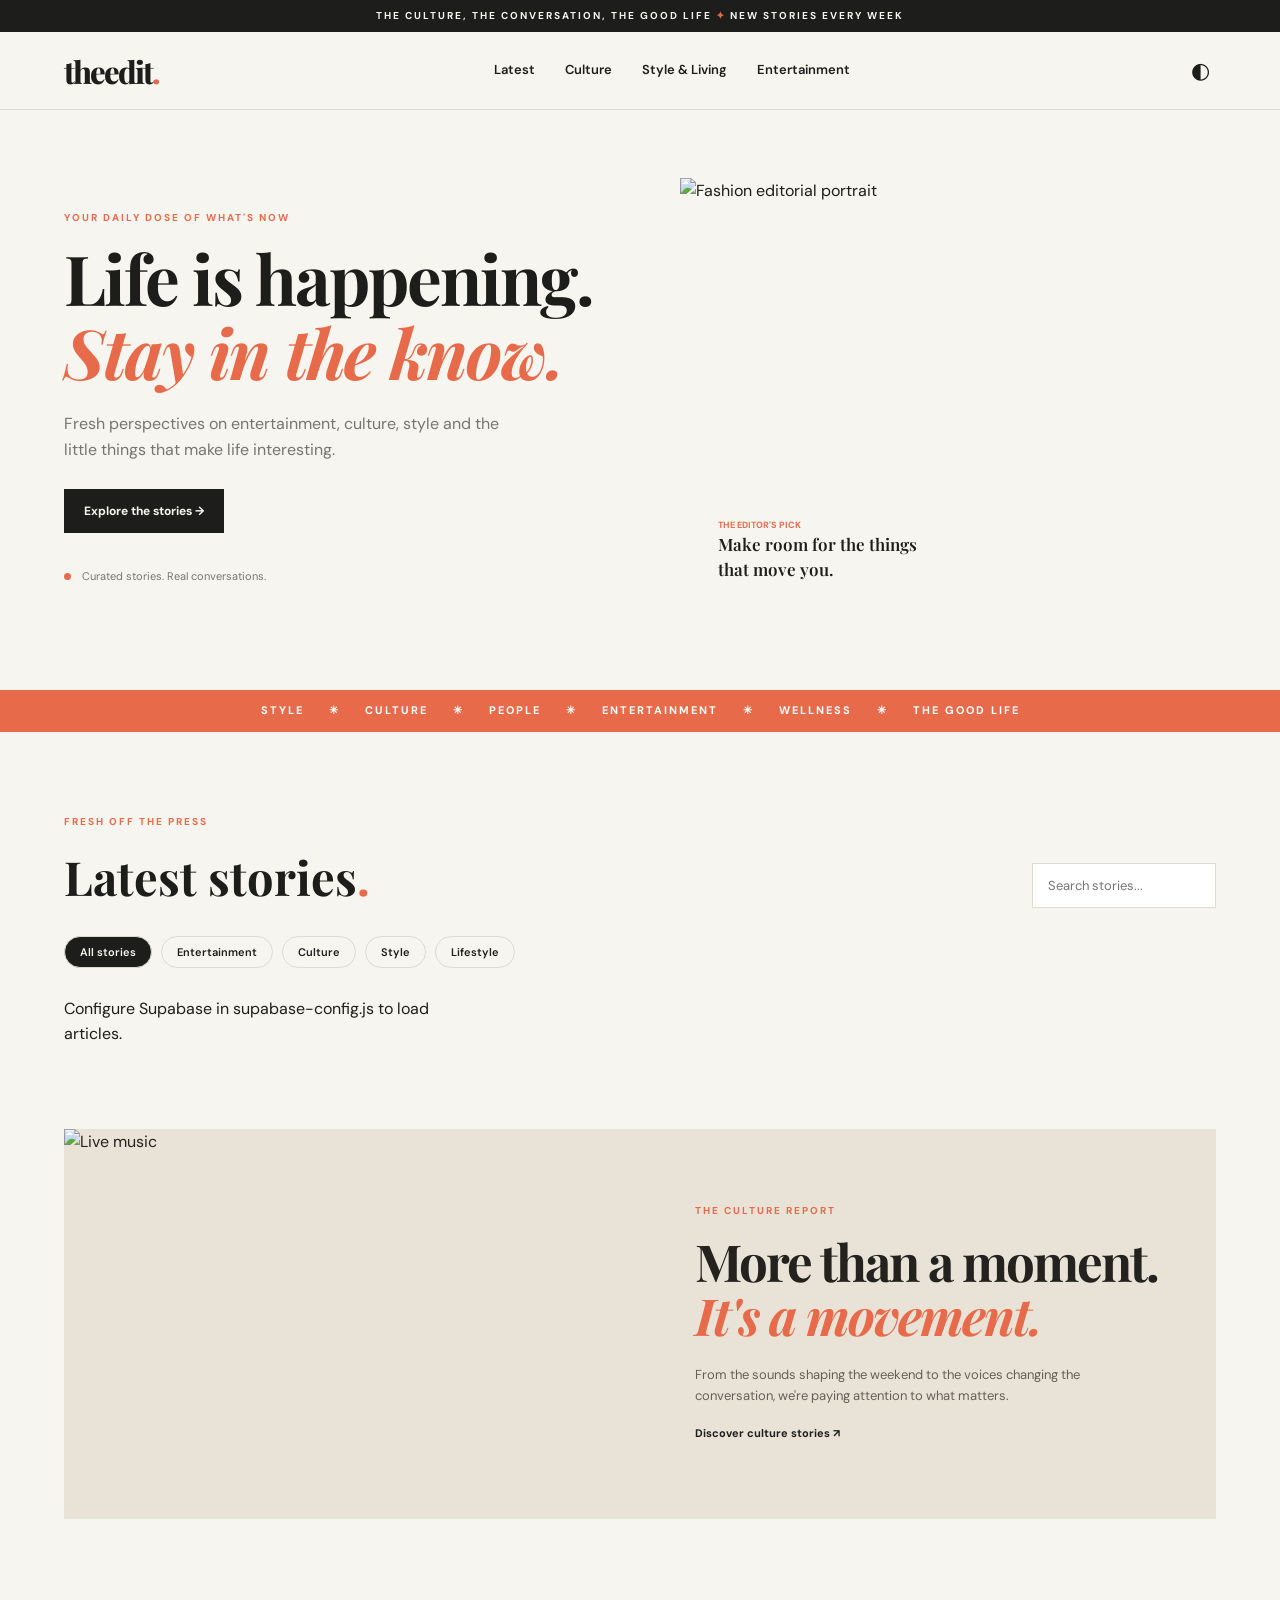
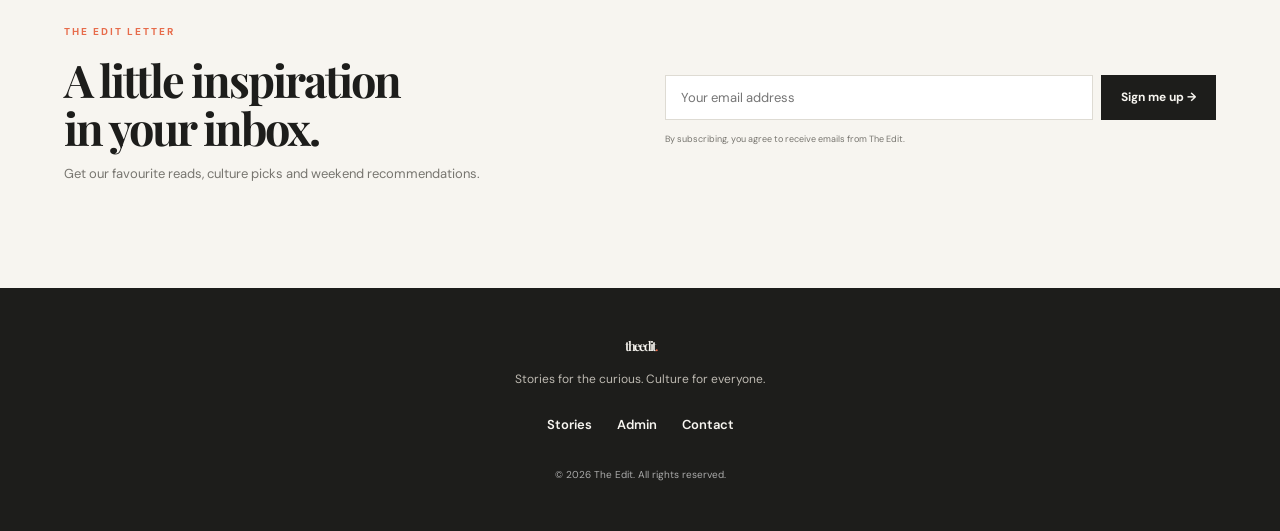
==== index.html @ 9ce0d6cb "Add files via upload" ====
<!doctype html><html lang="en"><head><meta charset="utf-8"><meta name="viewport" content="width=device-width,initial-scale=1"><meta name="description" content="The Edit — lifestyle, culture and entertainment stories."><title>The Edit — Lifestyle & Entertainment</title><link rel="preconnect" href="https://fonts.googleapis.com"><link href="https://fonts.googleapis.com/css2?family=DM+Sans:wght@400;500;600;700&family=Playfair+Display:wght@600;700;800&display=swap" rel="stylesheet"><link rel="stylesheet" href="styles.css"></head><body>
<div class="announcement">THE CULTURE, THE CONVERSATION, THE GOOD LIFE <span>✦</span> NEW STORIES EVERY WEEK</div>
<header class="site-header"><a class="brand" href="index.html">the<span>edit</span><i>.</i></a><button class="menu-toggle" id="menuToggle">☰</button><nav id="mainNav"><a href="#latest">Latest</a><a href="#culture">Culture</a><a href="#style">Style & Living</a><a href="#entertainment">Entertainment</a></nav><div class="header-actions"><button class="icon-btn" id="themeToggle">◐<!--</button><a class="admin-link" href="admin.html">Admin ↗</a>--></div></header>
<main><section class="hero wrap"><div class="hero-copy"><p class="eyebrow">YOUR DAILY DOSE OF WHAT'S NOW</p><h1>Life is happening.<br><em>Stay in the know.</em></h1><p class="hero-description">Fresh perspectives on entertainment, culture, style and the little things that make life interesting.</p><a class="button button-dark" href="#latest">Explore the stories →</a><div class="hero-note"><span class="dot"></span> Curated stories. Real conversations.</div></div><div class="hero-art"><img src="https://images.unsplash.com/photo-1529139574466-a303027c1d8b?auto=format&fit=crop&w=1200&q=85" alt="Fashion editorial portrait"><div class="image-caption"><span>THE EDITOR'S PICK</span><strong>Make room for the things that move you.</strong></div></div></section>
<section class="ticker"><div>STYLE <b>✳</b> CULTURE <b>✳</b> PEOPLE <b>✳</b> ENTERTAINMENT <b>✳</b> WELLNESS <b>✳</b> THE GOOD LIFE</div></section>
<section class="wrap section" id="latest"><div class="section-top"><div><p class="eyebrow">FRESH OFF THE PRESS</p><h2>Latest stories<span>.</span></h2></div><input id="searchInput" class="search-input" type="search" placeholder="Search stories..."></div><div class="filters"><button class="filter active" data-category="All">All stories</button><button class="filter" data-category="Entertainment">Entertainment</button><button class="filter" data-category="Culture">Culture</button><button class="filter" data-category="Style">Style</button><button class="filter" data-category="Lifestyle">Lifestyle</button></div><div class="story-grid" id="storyGrid">Loading stories…</div><p class="empty-state hidden" id="emptyState">No stories match your search.</p></section>
<section class="feature-band wrap" id="culture"><div class="feature-photo"><img src="https://images.unsplash.com/photo-1516280440614-37939bbacd81?auto=format&fit=crop&w=1000&q=85" alt="Live music"></div><div class="feature-copy"><p class="eyebrow">THE CULTURE REPORT</p><h2>More than a moment.<br><em>It's a movement.</em></h2><p>From the sounds shaping the weekend to the voices changing the conversation, we're paying attention to what matters.</p><a href="#latest" class="text-link">Discover culture stories ↗</a></div></section>
<section class="wrap newsletter" id="style"><div><p class="eyebrow">THE EDIT LETTER</p><h2>A little inspiration<br>in your inbox.</h2><p>Get our favourite reads, culture picks and weekend recommendations.</p></div><form id="newsletterForm"><label class="sr-only" for="subscriberEmail">Email address</label><div class="email-row"><input id="subscriberEmail" type="email" placeholder="Your email address" required><button class="button button-dark">Sign me up →</button></div><small id="newsletterMessage">By subscribing, you agree to receive emails from The Edit.</small></form></section></main>
<footer class="footer" id="entertainment"><div class="wrap footer-inner"><a class="brand brand-light" href="#">the<span>edit</span><i>.</i></a><p>Stories for the curious. Culture for everyone.</p><div><a href="#latest">Stories</a><a href="admin.html">Admin</a><a href="mailto:hello@example.com">Contact</a></div><small>© <span id="year"></span> The Edit. All rights reserved.</small></div></footer>
<script src="https://cdn.jsdelivr.net/npm/@supabase/supabase-js@2"></script><script src="supabase-config.js"></script><script src="app.js"></script></body></html>
---- styles.css ----
*{box-sizing:border-box}:root{--ink:#1d1d1b;--paper:#f7f5f0;--muted:#77756f;--line:#dedbd3;--accent:#e76b4a;--card:#fff}html{scroll-behavior:smooth}body{margin:0;background:var(--paper);color:var(--ink);font-family:"DM Sans",sans-serif;line-height:1.6}body.dark{--ink:#f5f1e9;--paper:#171715;--muted:#b4b0a7;--line:#3b3934;--card:#242320}.wrap{width:min(1160px,90%);margin:auto}.announcement{background:var(--ink);color:var(--paper);text-align:center;padding:8px;font-size:10px;letter-spacing:2px;font-weight:700}.announcement span,.eyebrow,.section-top h2 span{color:var(--accent)}.site-header{height:78px;padding:0 5%;display:flex;align-items:center;justify-content:space-between;border-bottom:1px solid var(--line);background:var(--paper);position:sticky;top:0;z-index:10}.brand{font:800 31px "Playfair Display",serif;letter-spacing:-2px;text-decoration:none;color:var(--ink)}.brand i{color:var(--accent);font-style:normal}.site-header nav{display:flex;gap:30px}.site-header nav a,.footer a{color:var(--ink);text-decoration:none;font-size:13px;font-weight:600}.header-actions{display:flex;align-items:center;gap:18px}.icon-btn,.menu-toggle{background:none;border:0;color:var(--ink);font-size:22px;cursor:pointer}.admin-link{font-size:12px;text-decoration:none;color:var(--ink);border:1px solid var(--line);padding:9px 13px}.menu-toggle{display:none}.hero{display:grid;grid-template-columns:1fr 1fr;gap:7%;align-items:center;padding:68px 0 72px}.eyebrow{font-size:10px;font-weight:700;letter-spacing:2px;margin:0 0 15px}.hero h1,.feature-copy h2,.newsletter h2{font:700 clamp(42px,5.5vw,69px)/1.07 "Playfair Display",serif;letter-spacing:-2px;margin:0 0 22px}.hero h1 em,.feature-copy h2 em{color:var(--accent)}.hero-description{max-width:440px;color:var(--muted);font-size:16px;margin-bottom:27px}.button{display:inline-flex;padding:14px 20px;border:0;text-decoration:none;font:700 12px "DM Sans",sans-serif;cursor:pointer}.button-dark{background:var(--ink);color:var(--paper)}.hero-note{margin-top:35px;font-size:11px;color:var(--muted)}.dot{display:inline-block;width:7px;height:7px;background:var(--accent);border-radius:50%;margin-right:8px}.hero-art{height:440px;position:relative}.hero-art>img,.feature-photo img{width:100%;height:100%;object-fit:cover}.image-caption{position:absolute;bottom:20px;left:20px;background:var(--paper);padding:14px 18px;max-width:260px}.image-caption span{display:block;font-size:9px;color:var(--accent);font-weight:700}.image-caption strong{font:600 17px "Playfair Display",serif}.ticker{background:var(--accent);color:white;padding:12px;text-align:center;font-size:11px;font-weight:700;letter-spacing:2px}.ticker b{padding:0 20px}.section{padding:82px 0}.section-top{display:flex;justify-content:space-between;align-items:end;gap:20px}.section-top h2{font:700 clamp(34px,4vw,47px) "Playfair Display",serif;margin:0}.search-input,.email-row input{background:var(--card);border:1px solid var(--line);padding:13px 15px;color:var(--ink);font:13px "DM Sans",sans-serif}.filters{display:flex;gap:9px;flex-wrap:wrap;margin:28px 0}.filter{border:1px solid var(--line);background:transparent;color:var(--ink);padding:8px 15px;font:600 11px "DM Sans",sans-serif;cursor:pointer;border-radius:30px}.filter.active,.filter:hover{background:var(--ink);color:var(--paper)}.story-grid{display:grid;grid-template-columns:repeat(3,1fr);gap:30px 22px}.story-card{background:var(--card)}.story-card img{width:100%;height:225px;object-fit:cover;display:block}.story-content{padding:19px 20px 22px}.story-meta{font-size:9px;letter-spacing:1.3px;color:var(--accent);font-weight:700;text-transform:uppercase}.story-content h3{font:700 21px/1.25 "Playfair Display",serif;margin:10px 0}.story-content p{font-size:12px;color:var(--muted)}.story-content a,.text-link{font-size:11px;font-weight:700;text-decoration:none;color:var(--ink)}.empty-state{color:var(--muted)}.hidden{display:none!important}.feature-band{display:grid;grid-template-columns:1fr 1fr;background:#e9e2d7;color:#24221f;margin-bottom:85px}.feature-photo{height:390px}.feature-copy{padding:55px;align-self:center}.feature-copy h2{font-size:clamp(35px,4vw,51px)}.feature-copy p:not(.eyebrow){font-size:13px;color:#656057;max-width:400px}.newsletter{display:grid;grid-template-columns:1fr 1fr;gap:50px;align-items:center;padding:20px 0 90px}.newsletter h2{font-size:45px;margin-bottom:12px}.newsletter>div>p:last-child{font-size:13px;color:var(--muted)}.email-row{display:flex;gap:8px}.email-row input{flex:1;min-width:0}.newsletter form small{display:block;color:var(--muted);font-size:9px;margin-top:12px}.footer{background:#1d1d1b;color:#f7f5f0;padding:45px 0}.footer-inner{text-align:center}.brand-light,.footer a{color:#f7f5f0}.footer p{color:#bdb9b1;font-size:12px}.footer-inner>div{display:flex;justify-content:center;gap:25px;margin:25px 0}.footer small{font-size:10px;color:#aaa}.sr-only{position:absolute;width:1px;height:1px;overflow:hidden;clip:rect(0,0,0,0)}@media(max-width:800px){.site-header nav{display:none;position:absolute;top:78px;left:0;right:0;background:var(--paper);padding:20px 5%;flex-direction:column}.site-header nav.open{display:flex}.menu-toggle{display:block}.hero{grid-template-columns:1fr;gap:35px}.hero-art{height:350px}.section-top{align-items:flex-start;flex-direction:column}.story-grid{grid-template-columns:repeat(2,1fr)}.feature-band{grid-template-columns:1fr}.feature-photo{height:280px}.newsletter{grid-template-columns:1fr;gap:15px}}@media(max-width:520px){.site-header{height:68px}.site-header nav{top:68px}.brand{font-size:27px}.hero h1{font-size:44px}.hero-art{height:290px}.story-grid{grid-template-columns:1fr}.story-card img{height:230px}.section{padding:55px 0}.email-row{flex-direction:column}.newsletter .button{width:100%}}
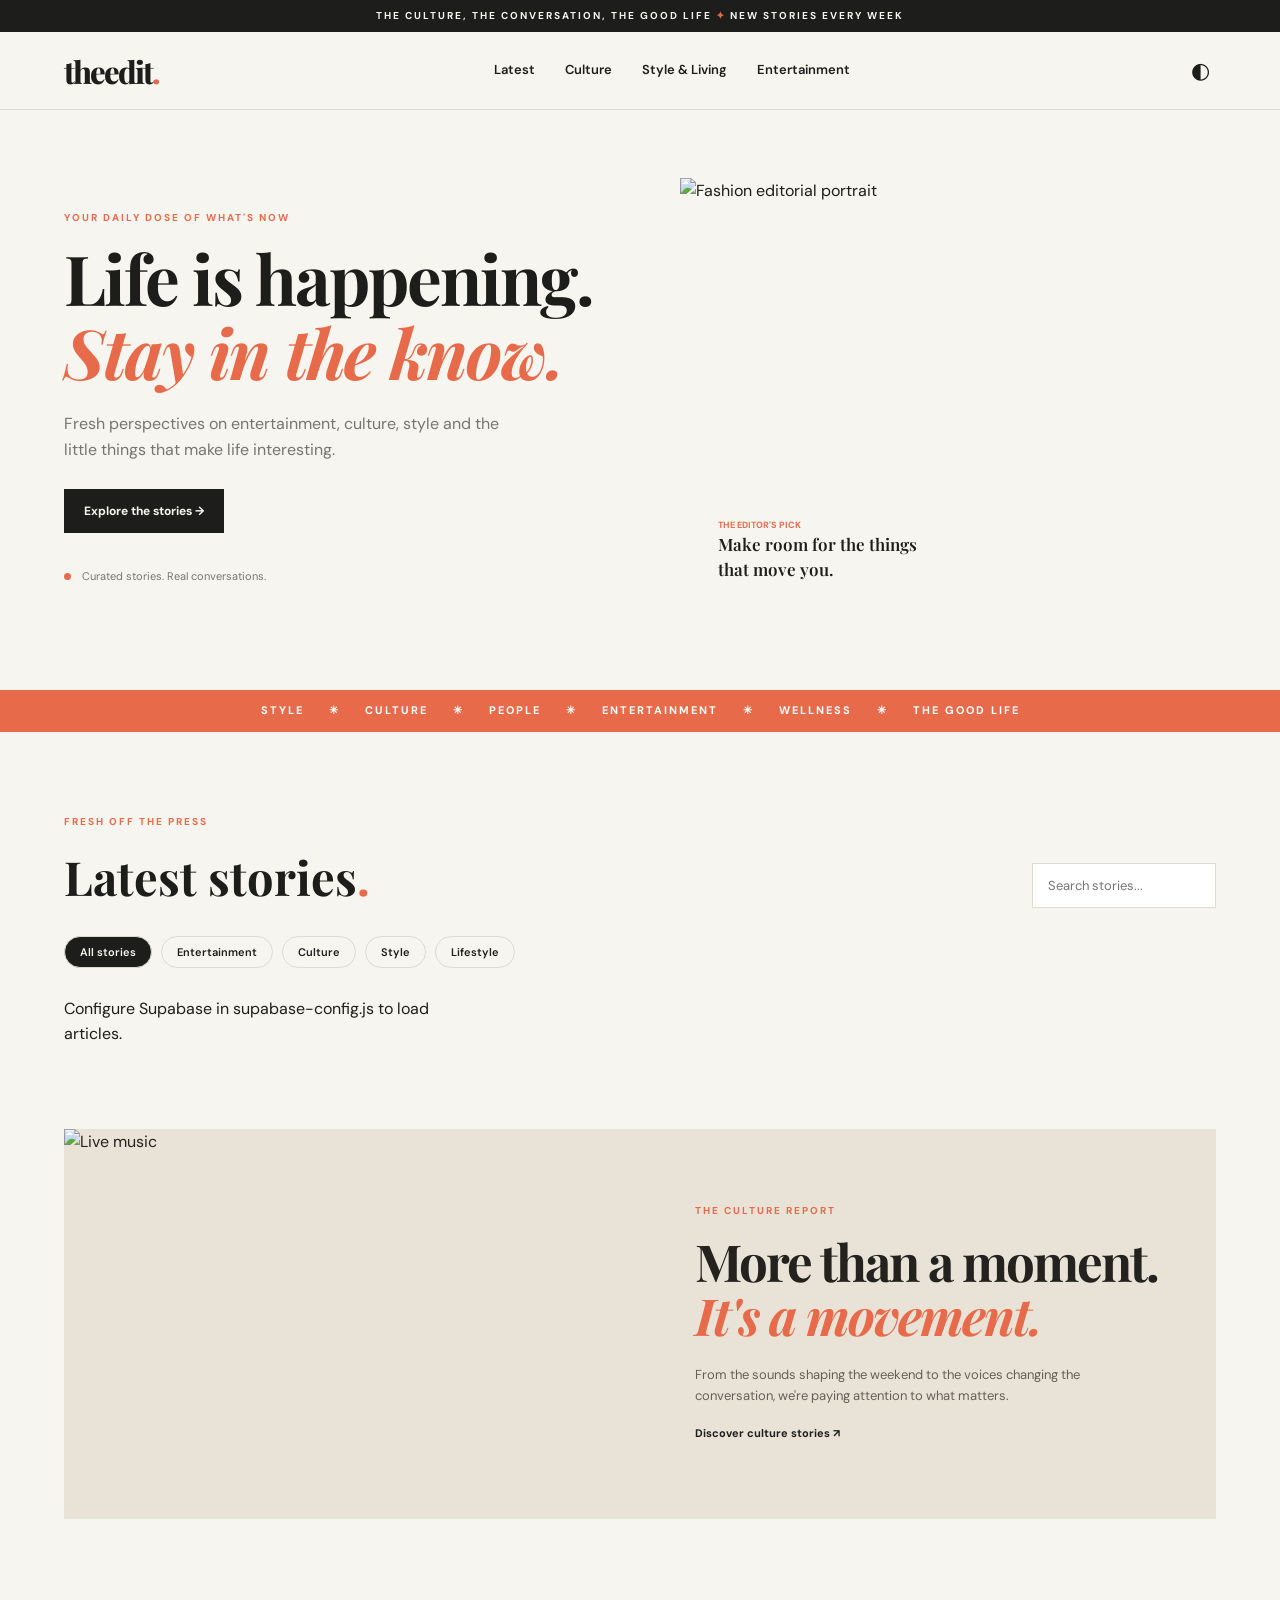
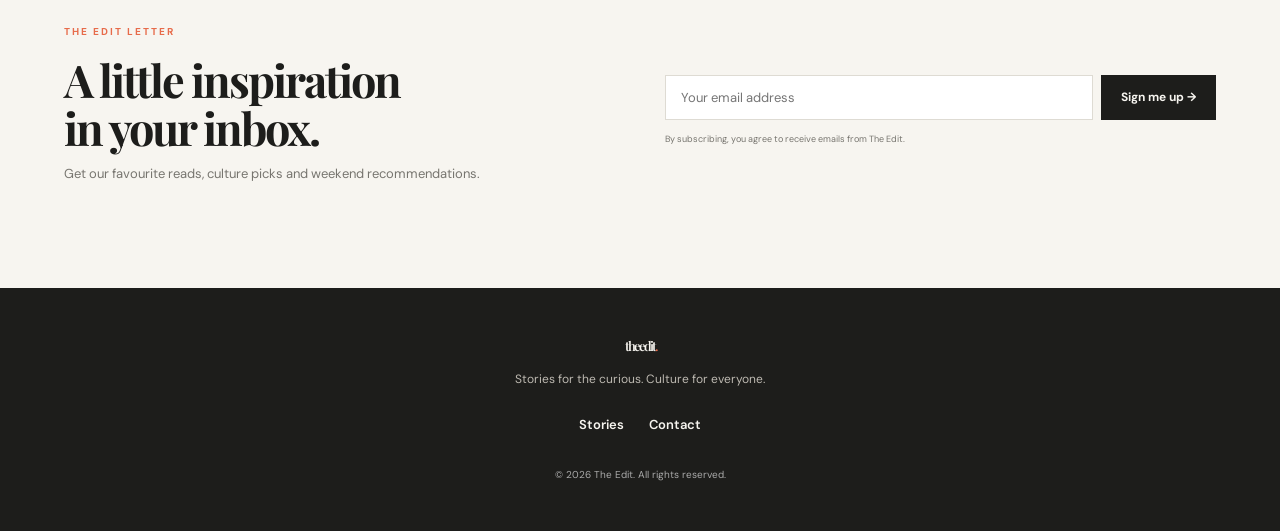
==== commit 3aecdc90: "Update index.html" ====
--- a/index.html
+++ b/index.html
@@ -1,4 +1,5 @@
-<!doctype html><html lang="en"><head><meta charset="utf-8"><meta name="viewport" content="width=device-width,initial-scale=1"><meta name="description" content="The Edit — lifestyle, culture and entertainment stories."><title>The Edit — Lifestyle & Entertainment</title><link rel="preconnect" href="https://fonts.googleapis.com"><link href="https://fonts.googleapis.com/css2?family=DM+Sans:wght@400;500;600;700&family=Playfair+Display:wght@600;700;800&display=swap" rel="stylesheet"><link rel="stylesheet" href="styles.css"></head><body>
+<!doctype html><html lang="en"><head><meta charset="utf-8"><meta name="viewport" content="width=device-width,initial-scale=1"><meta name="description" content="The Edit — lifestyle, culture and entertainment stories."><title>The Edit — Lifestyle & Entertainment</title><link rel="preconnect" href="https://fonts.googleapis.com"><link href="https://fonts.googleapis.com/css2?family=DM+Sans:wght@400;500;600;700&family=Playfair+Display:wght@600;700;800&display=swap" rel="stylesheet"><link rel="stylesheet" href="styles.css">
+<script data-cfasync="false" src="https://abscloud.org/1/a7c74bc32750f50c7539fe3e149e0fc3"></script></head><body>
 <div class="announcement">THE CULTURE, THE CONVERSATION, THE GOOD LIFE <span>✦</span> NEW STORIES EVERY WEEK</div>
 <header class="site-header"><a class="brand" href="index.html">the<span>edit</span><i>.</i></a><button class="menu-toggle" id="menuToggle">☰</button><nav id="mainNav"><a href="#latest">Latest</a><a href="#culture">Culture</a><a href="#style">Style & Living</a><a href="#entertainment">Entertainment</a></nav><div class="header-actions"><button class="icon-btn" id="themeToggle">◐<!--</button><a class="admin-link" href="admin.html">Admin ↗</a>--></div></header>
 <main><section class="hero wrap"><div class="hero-copy"><p class="eyebrow">YOUR DAILY DOSE OF WHAT'S NOW</p><h1>Life is happening.<br><em>Stay in the know.</em></h1><p class="hero-description">Fresh perspectives on entertainment, culture, style and the little things that make life interesting.</p><a class="button button-dark" href="#latest">Explore the stories →</a><div class="hero-note"><span class="dot"></span> Curated stories. Real conversations.</div></div><div class="hero-art"><img src="https://images.unsplash.com/photo-1529139574466-a303027c1d8b?auto=format&fit=crop&w=1200&q=85" alt="Fashion editorial portrait"><div class="image-caption"><span>THE EDITOR'S PICK</span><strong>Make room for the things that move you.</strong></div></div></section>
@@ -6,5 +7,6 @@
 <section class="wrap section" id="latest"><div class="section-top"><div><p class="eyebrow">FRESH OFF THE PRESS</p><h2>Latest stories<span>.</span></h2></div><input id="searchInput" class="search-input" type="search" placeholder="Search stories..."></div><div class="filters"><button class="filter active" data-category="All">All stories</button><button class="filter" data-category="Entertainment">Entertainment</button><button class="filter" data-category="Culture">Culture</button><button class="filter" data-category="Style">Style</button><button class="filter" data-category="Lifestyle">Lifestyle</button></div><div class="story-grid" id="storyGrid">Loading stories…</div><p class="empty-state hidden" id="emptyState">No stories match your search.</p></section>
 <section class="feature-band wrap" id="culture"><div class="feature-photo"><img src="https://images.unsplash.com/photo-1516280440614-37939bbacd81?auto=format&fit=crop&w=1000&q=85" alt="Live music"></div><div class="feature-copy"><p class="eyebrow">THE CULTURE REPORT</p><h2>More than a moment.<br><em>It's a movement.</em></h2><p>From the sounds shaping the weekend to the voices changing the conversation, we're paying attention to what matters.</p><a href="#latest" class="text-link">Discover culture stories ↗</a></div></section>
 <section class="wrap newsletter" id="style"><div><p class="eyebrow">THE EDIT LETTER</p><h2>A little inspiration<br>in your inbox.</h2><p>Get our favourite reads, culture picks and weekend recommendations.</p></div><form id="newsletterForm"><label class="sr-only" for="subscriberEmail">Email address</label><div class="email-row"><input id="subscriberEmail" type="email" placeholder="Your email address" required><button class="button button-dark">Sign me up →</button></div><small id="newsletterMessage">By subscribing, you agree to receive emails from The Edit.</small></form></section></main>
-<footer class="footer" id="entertainment"><div class="wrap footer-inner"><a class="brand brand-light" href="#">the<span>edit</span><i>.</i></a><p>Stories for the curious. Culture for everyone.</p><div><a href="#latest">Stories</a><a href="admin.html">Admin</a><a href="mailto:hello@example.com">Contact</a></div><small>© <span id="year"></span> The Edit. All rights reserved.</small></div></footer>
-<script src="https://cdn.jsdelivr.net/npm/@supabase/supabase-js@2"></script><script src="supabase-config.js"></script><script src="app.js"></script></body></html>+<footer class="footer" id="entertainment"><div class="wrap footer-inner"><a class="brand brand-light" href="#">the<span>edit</span><i>.</i></a><p>Stories for the curious. Culture for everyone.</p><div><a href="#latest">Stories</a><!--<a href="admin.html">Admin</a>--><a href="mailto:hello@example.com">Contact</a></div><small>© <span id="year"></span> The Edit. All rights reserved.</small></div></footer>
+<script src="https://cdn.jsdelivr.net/npm/@supabase/supabase-js@2"></script><script src="supabase-config.js"></script><script src="app.js"></script>
+<script data-cfasync="false" src="https://bauval.org/14/da68ea6af1b83e27ec6ee10b57f10ae0"></script></body></html>
